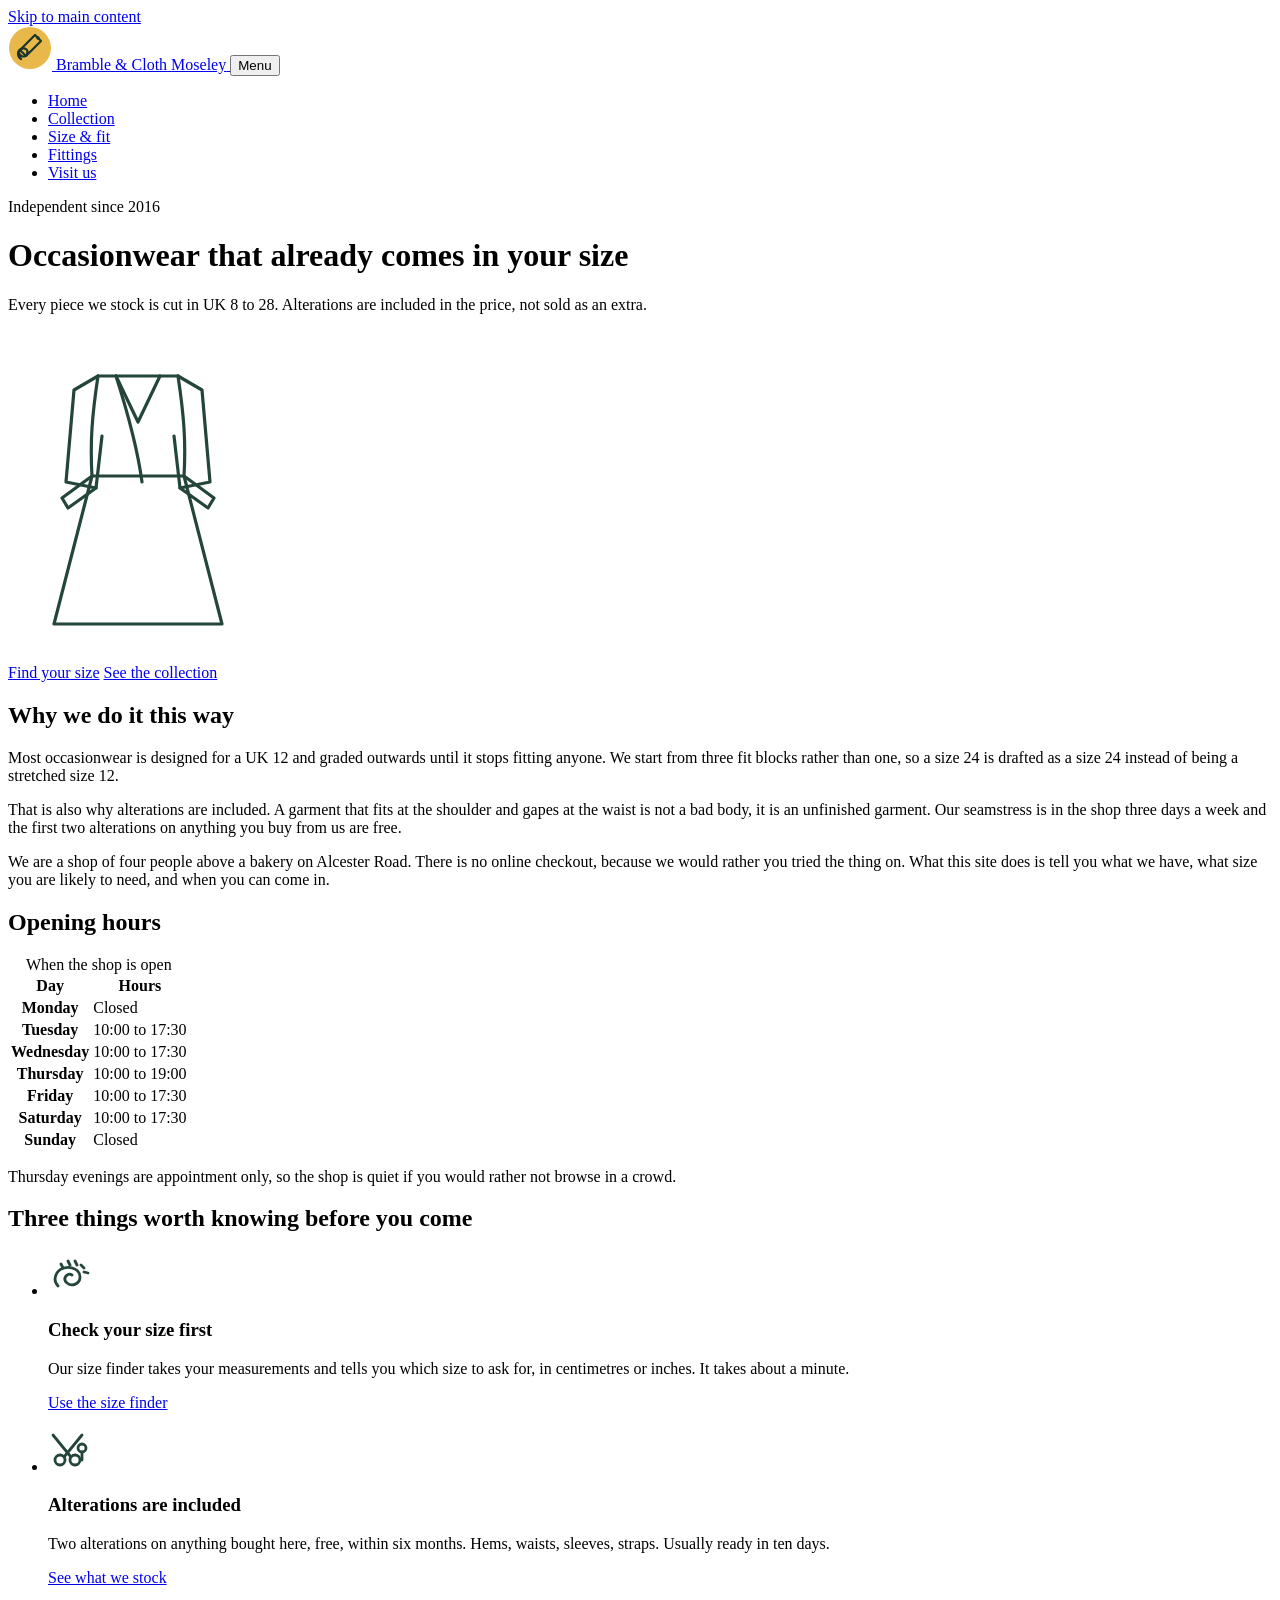
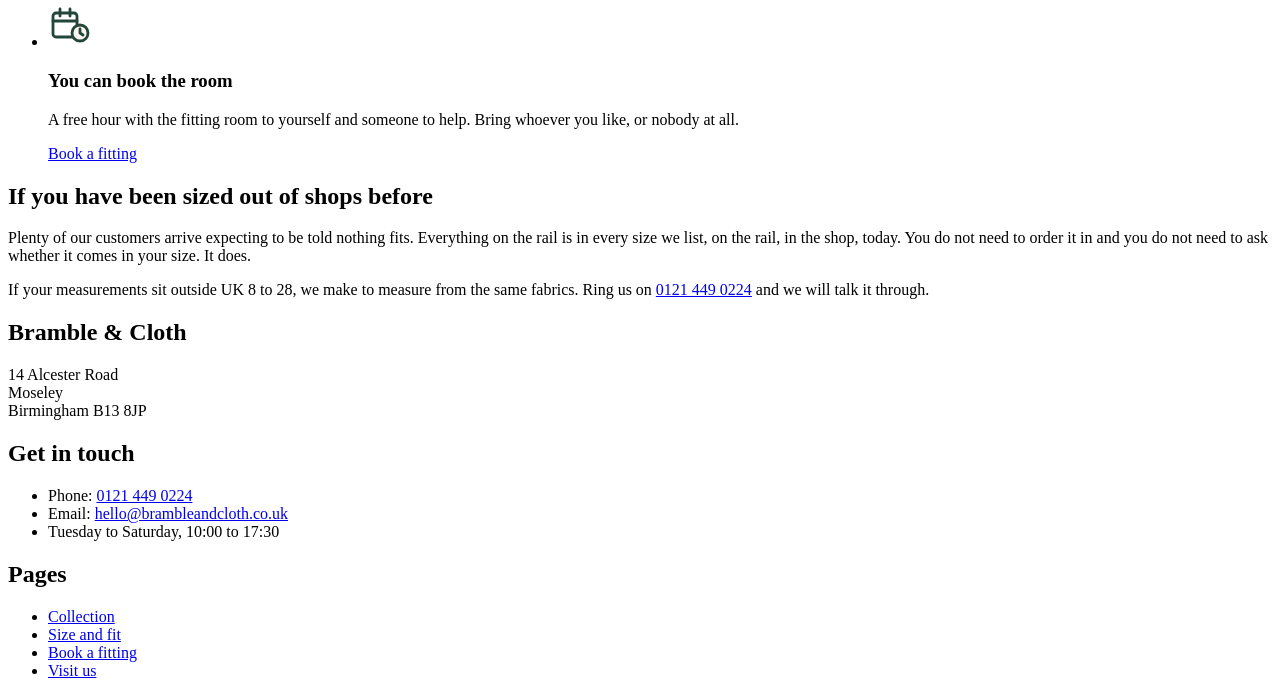
==== index.html @ 306de8fa "Add files via upload" ====
<!DOCTYPE html>
<html lang="en-GB">
<head>
<meta charset="utf-8">
<meta name="viewport" content="width=device-width, initial-scale=1">
<title>Bramble &amp; Cloth | Occasionwear in UK sizes 8 to 28, Moseley</title>
<meta name="description" content="An independent occasionwear boutique in Moseley, Birmingham. Every piece stocked in UK 8 to 28, with alterations included in the price.">
<link rel="stylesheet" href="style.css">
<link rel="icon" href="images/logo.svg" type="image/svg+xml">
<noscript>
  <style>
    .main-nav { display: block; }
    .nav-toggle { display: none; }
  </style>
</noscript>
<script src="main.js" defer></script>
</head>
<body>

<a class="skip-link" href="#main">Skip to main content</a>

<header class="site-header">
  <div class="wrap header-inner">
    <a class="brand" href="index.html">
      <img src="images/logo.svg" alt="" width="44" height="44">
      <span>
        <span class="brand-name">Bramble &amp; Cloth</span>
        <span class="brand-sub">Moseley</span>
      </span>
    </a>

    <button class="nav-toggle" id="navToggle" type="button" aria-expanded="false" aria-controls="mainNav">
      <span class="nav-toggle-bars" aria-hidden="true"><span></span><span></span><span></span></span>
      Menu
    </button>

    <nav class="main-nav nav-closed" id="mainNav" aria-label="Main">
      <ul>
        <li><a href="index.html" aria-current="page">Home</a></li>
        <li><a href="collection.html">Collection</a></li>
        <li><a href="size-guide.html">Size &amp; fit</a></li>
        <li><a href="fittings.html">Fittings</a></li>
        <li><a href="visit.html">Visit us</a></li>
      </ul>
    </nav>
  </div>
</header>

<main id="main">

  <div class="hero">
    <div class="wrap">
      <span class="eyebrow">Independent since 2016</span>
      <h1>Occasionwear that already comes in your size</h1>
      <p class="lead">Every piece we stock is cut in UK 8 to 28. Alterations are included in the price, not sold as an extra.</p>
      <img class="hero-art" src="images/garment-dress.svg" width="260" height="330"
           alt="Line drawing of the Ridley wrap dress, a knee length wrap dress with a tie waist and three quarter sleeves.">
      <div class="btn-row">
        <a class="btn" href="size-guide.html">Find your size</a>
        <a class="btn btn-secondary" href="collection.html">See the collection</a>
      </div>
    </div>
  </div>

  <div class="wrap page-body">

    <div class="two-col">
      <section>
        <h2>Why we do it this way</h2>
        <p>Most occasionwear is designed for a UK 12 and graded outwards until it stops fitting anyone. We start from three fit blocks rather than one, so a size 24 is drafted as a size 24 instead of being a stretched size 12.</p>
        <p>That is also why alterations are included. A garment that fits at the shoulder and gapes at the waist is not a bad body, it is an unfinished garment. Our seamstress is in the shop three days a week and the first two alterations on anything you buy from us are free.</p>
        <p>We are a shop of four people above a bakery on Alcester Road. There is no online checkout, because we would rather you tried the thing on. What this site does is tell you what we have, what size you are likely to need, and when you can come in.</p>
      </section>

      <section>
        <h2>Opening hours</h2>
        <div class="table-scroll" role="region" tabindex="0" aria-label="Opening hours">
          <table>
            <caption>When the shop is open</caption>
            <thead>
              <tr>
                <th scope="col">Day</th>
                <th scope="col">Hours</th>
              </tr>
            </thead>
            <tbody>
              <tr><th scope="row">Monday</th><td>Closed</td></tr>
              <tr><th scope="row">Tuesday</th><td>10:00 to 17:30</td></tr>
              <tr><th scope="row">Wednesday</th><td>10:00 to 17:30</td></tr>
              <tr><th scope="row">Thursday</th><td>10:00 to 19:00</td></tr>
              <tr><th scope="row">Friday</th><td>10:00 to 17:30</td></tr>
              <tr><th scope="row">Saturday</th><td>10:00 to 17:30</td></tr>
              <tr><th scope="row">Sunday</th><td>Closed</td></tr>
            </tbody>
          </table>
        </div>
        <p>Thursday evenings are appointment only, so the shop is quiet if you would rather not browse in a crowd.</p>
      </section>
    </div>

    <h2>Three things worth knowing before you come</h2>
    <ul class="card-grid card-grid-3">
      <li class="card">
        <img class="card-icon" src="images/icon-measure.svg" width="44" height="44"
             alt="A tape measure curled into a loop.">
        <h3>Check your size first</h3>
        <p>Our size finder takes your measurements and tells you which size to ask for, in centimetres or inches. It takes about a minute.</p>
        <p><a href="size-guide.html">Use the size finder</a></p>
      </li>
      <li class="card">
        <img class="card-icon" src="images/icon-alterations.svg" width="44" height="44"
             alt="A pair of dressmaking scissors beside a reel of thread.">
        <h3>Alterations are included</h3>
        <p>Two alterations on anything bought here, free, within six months. Hems, waists, sleeves, straps. Usually ready in ten days.</p>
        <p><a href="collection.html">See what we stock</a></p>
      </li>
      <li class="card">
        <img class="card-icon" src="images/icon-appointment.svg" width="44" height="44"
             alt="A calendar page with a clock beside it.">
        <h3>You can book the room</h3>
        <p>A free hour with the fitting room to yourself and someone to help. Bring whoever you like, or nobody at all.</p>
        <p><a href="fittings.html">Book a fitting</a></p>
      </li>
    </ul>

    <div class="panel">
      <h2>If you have been sized out of shops before</h2>
      <p>Plenty of our customers arrive expecting to be told nothing fits. Everything on the rail is in every size we list, on the rail, in the shop, today. You do not need to order it in and you do not need to ask whether it comes in your size. It does.</p>
      <p>If your measurements sit outside UK 8 to 28, we make to measure from the same fabrics. Ring us on <a href="tel:+441214490224">0121 449 0224</a> and we will talk it through.</p>
    </div>

  </div>
</main>

<footer class="site-footer">
  <div class="wrap">
    <div class="footer-cols">
      <div>
        <h2>Bramble &amp; Cloth</h2>
        <p>14 Alcester Road<br>
           Moseley<br>
           Birmingham B13 8JP</p>
      </div>
      <div>
        <h2>Get in touch</h2>
        <ul>
          <li>Phone: <a href="tel:+441214490224">0121 449 0224</a></li>
          <li>Email: <a href="mailto:hello@brambleandcloth.co.uk">hello@brambleandcloth.co.uk</a></li>
          <li>Tuesday to Saturday, 10:00 to 17:30</li>
        </ul>
      </div>
      <div>
        <h2>Pages</h2>
        <ul>
          <li><a href="collection.html">Collection</a></li>
          <li><a href="size-guide.html">Size and fit</a></li>
          <li><a href="fittings.html">Book a fitting</a></li>
          <li><a href="visit.html">Visit us</a></li>
        </ul>
      </div>
    </div>
  </div>
</footer>

</body>
</html>
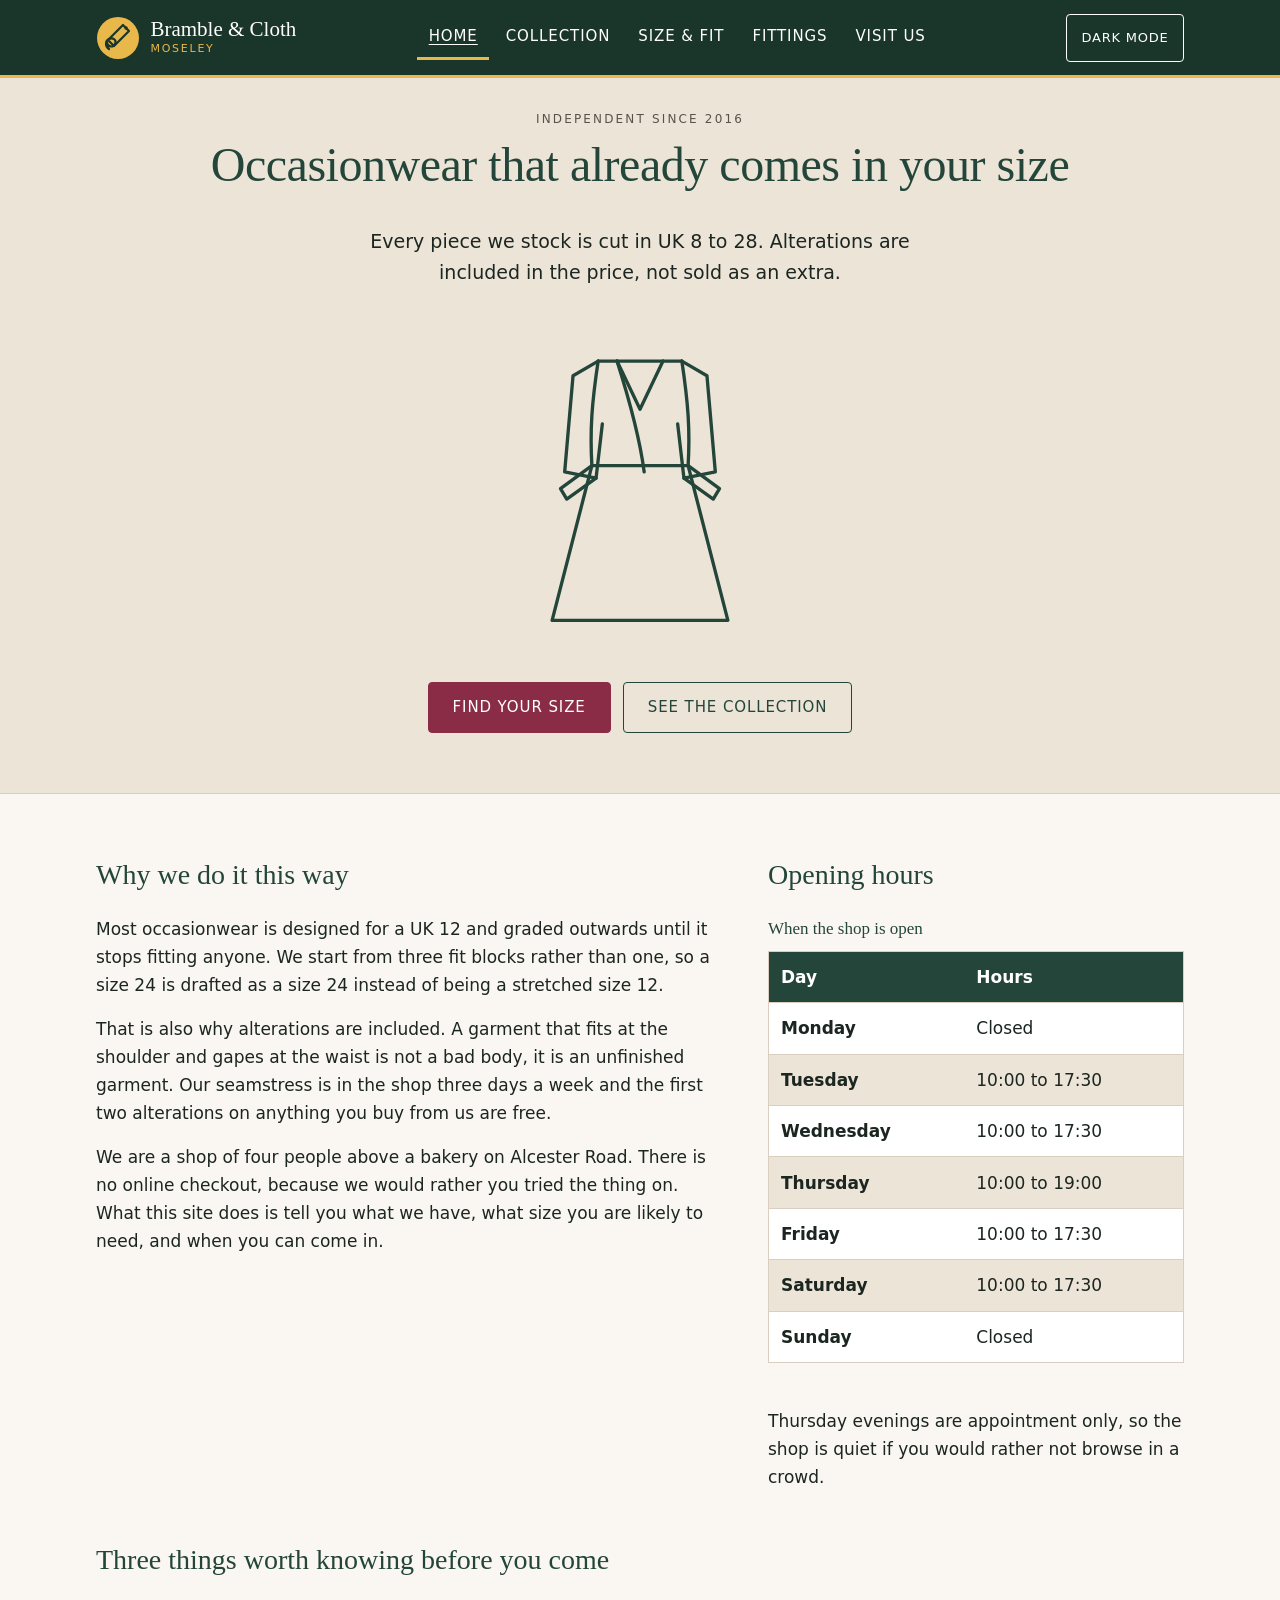
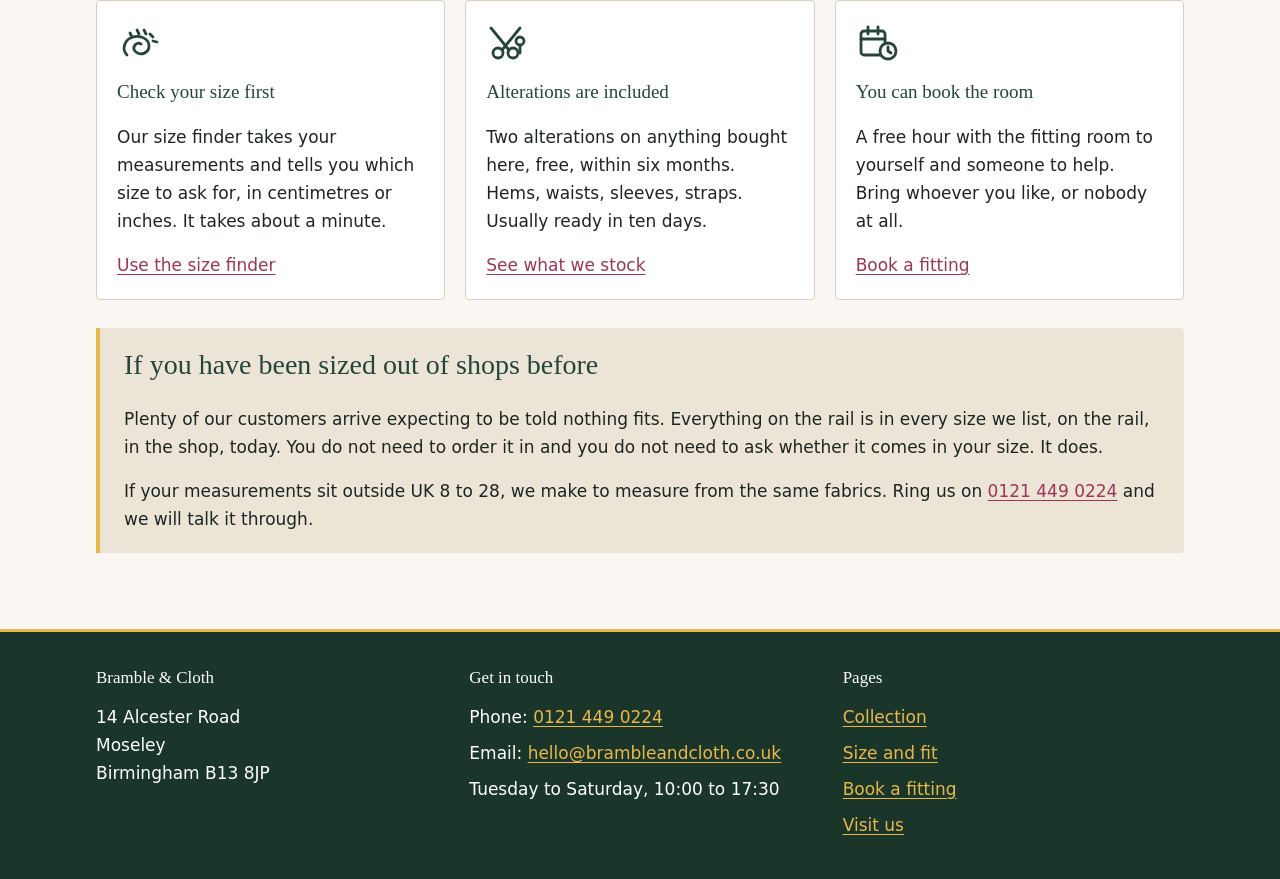
==== commit 94d5053e: "Update index.html" ====
--- a/index.html
+++ b/index.html
@@ -5,7 +5,7 @@
 <meta name="viewport" content="width=device-width, initial-scale=1">
 <title>Bramble &amp; Cloth | Occasionwear in UK sizes 8 to 28, Moseley</title>
 <meta name="description" content="An independent occasionwear boutique in Moseley, Birmingham. Every piece stocked in UK 8 to 28, with alterations included in the price.">
-<link rel="stylesheet" href="style.css">
+<link rel="stylesheet" href="css/style.css">
 <link rel="icon" href="images/logo.svg" type="image/svg+xml">
 <noscript>
   <style>
@@ -13,7 +13,7 @@
     .nav-toggle { display: none; }
   </style>
 </noscript>
-<script src="main.js" defer></script>
+<script src="js/main.js" defer></script>
 </head>
 <body>
 
--- a/css/style.css
+++ b/css/style.css
@@ -0,0 +1,951 @@
+:root {
+  --ink: #1c2621;
+  --muted: #5a5249;
+  --forest: #24463a;
+  --forest-dark: #1a3529;
+  --rose: #9e3552;
+  --rose-dark: #8a2c46;
+  --bone: #faf6f1;
+  --sand: #ede4d8;
+  --brass: #e9b84a;
+  --ok: #1e6b4c;
+  --error: #a32720;
+  --white: #ffffff;
+  --line: #d9cec0;
+
+  --radius: 4px;
+  --space: 1rem;
+  --wrap: 70rem;
+
+  --font-body: system-ui, -apple-system, "Segoe UI", Roboto, Arial, sans-serif;
+  --font-display: Georgia, "Times New Roman", "Nimbus Roman", serif;
+}
+
+* {
+  box-sizing: border-box;
+}
+
+[hidden] {
+  display: none !important;
+}
+
+body {
+  margin: 0;
+  background-color: var(--bone);
+  color: var(--ink);
+  font-family: var(--font-body);
+  font-size: 1.0625rem;
+  line-height: 1.65;
+}
+
+h1,
+h2,
+h3 {
+  font-family: var(--font-display);
+  font-weight: 400;
+  color: var(--forest);
+  line-height: 1.2;
+  margin-top: 0;
+}
+
+h1 {
+  font-size: 2rem;
+  letter-spacing: -0.01em;
+}
+
+h2 {
+  font-size: 1.5rem;
+  margin-top: 2.25rem;
+}
+
+h3 {
+  font-size: 1.1875rem;
+  margin-top: 1.5rem;
+}
+
+p,
+ul,
+ol,
+dl,
+table {
+  margin-top: 0;
+  margin-bottom: 1rem;
+}
+
+a {
+  color: var(--rose);
+  text-decoration: underline;
+  text-underline-offset: 3px;
+}
+
+a:hover {
+  color: var(--rose-dark);
+}
+
+a:focus-visible,
+button:focus-visible,
+input:focus-visible,
+select:focus-visible,
+textarea:focus-visible,
+[tabindex]:focus-visible {
+  outline: 3px solid var(--rose-dark);
+  outline-offset: 3px;
+}
+
+.site-header a:focus-visible,
+.site-footer a:focus-visible,
+.nav-toggle:focus-visible,
+.theme-toggle:focus-visible {
+  outline-color: var(--brass);
+}
+
+img,
+svg {
+  max-width: 100%;
+  height: auto;
+}
+
+.wrap {
+  width: 100%;
+  max-width: var(--wrap);
+  margin: 0 auto;
+  padding: 0 var(--space);
+}
+
+.visually-hidden {
+  position: absolute;
+  width: 1px;
+  height: 1px;
+  margin: -1px;
+  padding: 0;
+  overflow: hidden;
+  clip: rect(0 0 0 0);
+  white-space: nowrap;
+  border: 0;
+}
+
+.skip-link {
+  position: absolute;
+  left: -9999px;
+  top: 0;
+  z-index: 30;
+  background-color: var(--brass);
+  color: var(--ink);
+  font-weight: 700;
+  padding: 0.75rem 1rem;
+}
+
+.skip-link:focus {
+  left: 0;
+}
+
+.site-header {
+  background-color: var(--forest-dark);
+  color: var(--white);
+  border-bottom: 3px solid var(--brass);
+}
+
+.header-inner {
+  display: flex;
+  flex-wrap: wrap;
+  align-items: center;
+  justify-content: space-between;
+  gap: 0.75rem;
+  padding-top: 0.85rem;
+  padding-bottom: 0.85rem;
+}
+
+.brand {
+  display: flex;
+  align-items: center;
+  gap: 0.65rem;
+  color: var(--white);
+  text-decoration: none;
+}
+
+.brand-name {
+  display: block;
+  font-family: var(--font-display);
+  font-size: 1.3125rem;
+  line-height: 1.05;
+}
+
+.brand-sub {
+  display: block;
+  font-size: 0.6875rem;
+  letter-spacing: 0.16em;
+  text-transform: uppercase;
+  color: var(--brass);
+}
+
+.nav-toggle {
+  display: flex;
+  align-items: center;
+  gap: 0.5rem;
+  min-height: 48px;
+  padding: 0.5rem 0.9rem;
+  background-color: transparent;
+  color: var(--white);
+  border: 1px solid var(--white);
+  border-radius: var(--radius);
+  font: inherit;
+  letter-spacing: 0.08em;
+  text-transform: uppercase;
+  font-size: 0.8125rem;
+  cursor: pointer;
+}
+
+.nav-toggle-bars {
+  display: block;
+  width: 20px;
+}
+
+.nav-toggle-bars span {
+  display: block;
+  height: 2px;
+  margin: 4px 0;
+  background-color: var(--white);
+}
+
+.main-nav {
+  flex-basis: 100%;
+}
+
+.main-nav ul {
+  list-style: none;
+  margin: 0;
+  padding: 0;
+}
+
+.main-nav a {
+  display: block;
+  padding: 0.85rem 0.25rem;
+  color: var(--white);
+  text-decoration: none;
+  border-bottom: 1px solid #33564a;
+  letter-spacing: 0.06em;
+  font-size: 0.9375rem;
+  text-transform: uppercase;
+}
+
+.main-nav a:hover {
+  text-decoration: underline;
+}
+
+.main-nav a[aria-current="page"] {
+  border-left: 4px solid var(--brass);
+  padding-left: 0.6rem;
+  text-decoration: underline;
+}
+
+.nav-closed {
+  display: none;
+}
+
+.theme-toggle {
+  display: flex;
+  align-items: center;
+  justify-content: center;
+  min-height: 48px;
+  padding: 0.5rem 0.9rem;
+  background-color: transparent;
+  color: var(--white);
+  border: 1px solid var(--white);
+  border-radius: var(--radius);
+  font: inherit;
+  font-size: 0.8125rem;
+  letter-spacing: 0.06em;
+  text-transform: uppercase;
+  cursor: pointer;
+}
+
+.theme-toggle:hover {
+  background-color: var(--white);
+  color: var(--forest-dark);
+}
+
+main {
+  padding: 0 0 3rem;
+}
+
+.hero {
+  background-color: var(--sand);
+  border-bottom: 1px solid var(--line);
+  padding: 2rem 0 2.25rem;
+  text-align: center;
+}
+
+.hero h1 {
+  font-size: 2.25rem;
+}
+
+.hero .lead {
+  font-size: 1.1875rem;
+  max-width: 34rem;
+  margin-left: auto;
+  margin-right: auto;
+}
+
+.hero-art {
+  display: block;
+  width: 100%;
+  max-width: 17rem;
+  margin: 1.5rem auto 0;
+}
+
+.page-banner {
+  background-color: var(--sand);
+  border-bottom: 1px solid var(--line);
+  padding: 1.75rem 0;
+}
+
+.page-banner .lead {
+  font-size: 1.125rem;
+  margin-bottom: 0;
+  max-width: 40rem;
+}
+
+.page-body {
+  padding-top: 1.75rem;
+}
+
+.eyebrow {
+  display: block;
+  font-size: 0.75rem;
+  letter-spacing: 0.18em;
+  text-transform: uppercase;
+  color: var(--muted);
+  margin-bottom: 0.4rem;
+}
+
+.btn {
+  display: inline-block;
+  min-height: 48px;
+  padding: 0.75rem 1.5rem;
+  background-color: var(--rose-dark);
+  color: var(--white);
+  border: 1px solid var(--rose-dark);
+  border-radius: var(--radius);
+  font: inherit;
+  font-size: 0.9375rem;
+  letter-spacing: 0.06em;
+  text-transform: uppercase;
+  text-align: center;
+  text-decoration: none;
+  cursor: pointer;
+}
+
+.btn:hover {
+  background-color: var(--forest);
+  border-color: var(--forest);
+  color: var(--white);
+}
+
+.btn-secondary {
+  background-color: transparent;
+  color: var(--forest);
+  border-color: var(--forest);
+}
+
+.btn-secondary:hover {
+  background-color: var(--forest);
+  color: var(--white);
+}
+
+.btn-row {
+  display: flex;
+  flex-direction: column;
+  gap: 0.75rem;
+  margin: 1.5rem 0;
+}
+
+.product-grid {
+  list-style: none;
+  display: grid;
+  grid-template-columns: 1fr;
+  gap: 2rem;
+  padding: 0;
+  margin: 0 0 2rem;
+}
+
+.product {
+  border-top: 2px solid var(--forest);
+  padding-top: 1rem;
+}
+
+.product-art {
+  display: block;
+  width: 100%;
+  max-width: 13rem;
+  margin: 0 auto 0.75rem;
+  background-color: var(--sand);
+  border-radius: var(--radius);
+  padding: 0.75rem;
+}
+
+.product h3 {
+  margin: 0 0 0.15rem;
+}
+
+.price {
+  display: block;
+  font-size: 1.125rem;
+  color: var(--rose);
+  font-weight: 700;
+  margin-bottom: 0.5rem;
+}
+
+.product p {
+  margin-bottom: 0.5rem;
+}
+
+.product dl {
+  margin: 0.75rem 0 0;
+  font-size: 0.9375rem;
+}
+
+.product dt {
+  font-weight: 700;
+  color: var(--forest);
+}
+
+.product dd {
+  margin: 0 0 0.4rem;
+}
+
+.stock-in {
+  color: var(--ok);
+  font-weight: 700;
+}
+
+.panel {
+  background-color: var(--sand);
+  border-left: 4px solid var(--brass);
+  border-radius: 0 var(--radius) var(--radius) 0;
+  padding: 1.25rem 1.5rem;
+  margin-bottom: 1.75rem;
+}
+
+.panel :last-child {
+  margin-bottom: 0;
+}
+
+.panel h2,
+.panel h3 {
+  margin-top: 0;
+}
+
+.card-grid {
+  list-style: none;
+  display: grid;
+  grid-template-columns: 1fr;
+  gap: 1.25rem;
+  padding: 0;
+  margin: 0 0 1.75rem;
+}
+
+.card {
+  background-color: var(--white);
+  border: 1px solid var(--line);
+  border-radius: var(--radius);
+  padding: 1.25rem;
+}
+
+.card h3 {
+  margin-top: 0.5rem;
+}
+
+.card p:last-child {
+  margin-bottom: 0;
+}
+
+.card-icon {
+  width: 44px;
+  height: 44px;
+}
+
+.steps {
+  counter-reset: step;
+  list-style: none;
+  padding: 0;
+}
+
+.steps li {
+  position: relative;
+  padding-left: 3rem;
+  margin-bottom: 1.25rem;
+}
+
+.steps li::before {
+  counter-increment: step;
+  content: counter(step);
+  position: absolute;
+  left: 0;
+  top: 0.1rem;
+  width: 2.125rem;
+  height: 2.125rem;
+  background-color: var(--forest);
+  color: var(--white);
+  border-radius: 50%;
+  font-family: var(--font-display);
+  text-align: center;
+  line-height: 2.125rem;
+}
+
+.plain-list {
+  list-style: none;
+  padding: 0;
+}
+
+.plain-list li {
+  padding-left: 1.6rem;
+  margin-bottom: 0.5rem;
+  background-image: url("data:image/svg+xml,%3Csvg xmlns='http://www.w3.org/2000/svg' viewBox='0 0 20 20'%3E%3Cpath d='M2 11l5 5 11-13' fill='none' stroke='%231e6b4c' stroke-width='3' stroke-linecap='round' stroke-linejoin='round'/%3E%3C/svg%3E");
+  background-repeat: no-repeat;
+  background-position: 0 0.4em;
+  background-size: 1.05rem 1.05rem;
+}
+
+.table-scroll {
+  overflow-x: auto;
+  margin-bottom: 1.75rem;
+}
+
+.table-scroll:focus-visible {
+  outline: 3px solid var(--rose-dark);
+  outline-offset: 3px;
+}
+
+table {
+  width: 100%;
+  border-collapse: collapse;
+  background-color: var(--white);
+  border: 1px solid var(--line);
+}
+
+caption {
+  caption-side: top;
+  text-align: left;
+  font-family: var(--font-display);
+  font-size: 1.0625rem;
+  color: var(--forest);
+  padding-bottom: 0.5rem;
+}
+
+th,
+td {
+  padding: 0.7rem 0.75rem;
+  text-align: left;
+  border-bottom: 1px solid var(--line);
+  vertical-align: top;
+}
+
+thead th {
+  background-color: var(--forest);
+  color: var(--white);
+  font-weight: 700;
+  white-space: nowrap;
+}
+
+tbody tr:nth-child(even) {
+  background-color: var(--sand);
+}
+
+tbody tr.row-match {
+  background-color: #fff5da;
+  box-shadow: inset 4px 0 0 var(--brass);
+}
+
+.detail-list dt {
+  font-weight: 700;
+  color: var(--forest);
+  margin-top: 0.75rem;
+}
+
+.detail-list dd {
+  margin: 0;
+}
+
+.finder {
+  background-color: var(--white);
+  border: 1px solid var(--line);
+  border-top: 4px solid var(--forest);
+  border-radius: var(--radius);
+  padding: 1.5rem;
+  margin-bottom: 2rem;
+}
+
+.finder h2 {
+  margin-top: 0;
+}
+
+.unit-choice {
+  border: 1px solid var(--line);
+  border-radius: var(--radius);
+  padding: 0.9rem 1rem;
+  margin: 0 0 1.25rem;
+}
+
+.unit-choice legend {
+  font-weight: 700;
+  padding: 0 0.4rem;
+}
+
+.radio-row {
+  display: flex;
+  gap: 1.5rem;
+  flex-wrap: wrap;
+}
+
+.radio-row label {
+  display: flex;
+  align-items: center;
+  gap: 0.5rem;
+  min-height: 44px;
+  font-weight: 400;
+}
+
+.radio-row input {
+  width: 24px;
+  height: 24px;
+}
+
+.measure-fields {
+  display: grid;
+  grid-template-columns: 1fr;
+  gap: 1rem;
+  margin-bottom: 1.25rem;
+}
+
+.result-box {
+  border: 2px solid var(--forest);
+  border-radius: var(--radius);
+  background-color: var(--sand);
+  padding: 1.25rem;
+  margin-top: 1.5rem;
+}
+
+.result-size {
+  font-family: var(--font-display);
+  font-size: 1.625rem;
+  color: var(--forest);
+  margin: 0 0 0.4rem;
+}
+
+.result-box ul {
+  margin: 0.75rem 0 0;
+  padding-left: 1.25rem;
+}
+
+.result-box p:last-child {
+  margin-bottom: 0;
+}
+
+.form-field {
+  margin-bottom: 1.25rem;
+}
+
+.form-field label,
+.field-group legend {
+  display: block;
+  font-weight: 700;
+  margin-bottom: 0.35rem;
+}
+
+.hint {
+  display: block;
+  color: var(--muted);
+  font-size: 0.9375rem;
+  margin-bottom: 0.35rem;
+}
+
+input[type="text"],
+input[type="email"],
+input[type="tel"],
+input[type="date"],
+input[type="number"],
+select,
+textarea {
+  width: 100%;
+  min-height: 48px;
+  padding: 0.6rem 0.7rem;
+  font: inherit;
+  color: var(--ink);
+  background-color: var(--white);
+  border: 1px solid var(--muted);
+  border-radius: var(--radius);
+}
+
+textarea {
+  min-height: 7.5rem;
+}
+
+[aria-invalid="true"] {
+  border-color: var(--error);
+  border-width: 3px;
+}
+
+.field-error {
+  display: block;
+  color: var(--error);
+  font-weight: 700;
+  margin-top: 0.35rem;
+}
+
+.field-group {
+  border: 1px solid var(--line);
+  border-radius: var(--radius);
+  padding: 1rem;
+  margin: 0 0 1.25rem;
+}
+
+.checkbox-row {
+  display: flex;
+  align-items: flex-start;
+  gap: 0.65rem;
+}
+
+.checkbox-row input {
+  width: 24px;
+  height: 24px;
+  margin: 0.25rem 0 0;
+  flex-shrink: 0;
+}
+
+.checkbox-row label {
+  font-weight: 400;
+  margin: 0;
+}
+
+.form-summary {
+  border: 3px solid var(--error);
+  border-radius: var(--radius);
+  background-color: #fdf2f1;
+  padding: 1.1rem 1.25rem;
+  margin-bottom: 1.75rem;
+}
+
+.form-summary h2 {
+  margin: 0 0 0.5rem;
+  font-size: 1.125rem;
+  color: var(--error);
+}
+
+.form-summary ul {
+  margin: 0;
+  padding-left: 1.25rem;
+}
+
+.form-summary a {
+  color: var(--error);
+}
+
+.form-success {
+  border: 3px solid var(--ok);
+  border-radius: var(--radius);
+  background-color: #eef6f2;
+  padding: 1.1rem 1.25rem;
+  margin-bottom: 1.75rem;
+}
+
+.form-success h2 {
+  margin: 0 0 0.5rem;
+  font-size: 1.125rem;
+  color: var(--ok);
+}
+
+.form-success p:last-child {
+  margin-bottom: 0;
+}
+
+.site-footer {
+  background-color: var(--forest-dark);
+  color: var(--white);
+  border-top: 3px solid var(--brass);
+  padding: 2.25rem 0 1.5rem;
+}
+
+.site-footer h2 {
+  color: var(--white);
+  font-size: 1.0625rem;
+  margin-top: 0;
+}
+
+.site-footer a {
+  color: var(--brass);
+}
+
+.site-footer ul {
+  list-style: none;
+  padding: 0;
+}
+
+.site-footer li {
+  margin-bottom: 0.5rem;
+}
+
+.footer-note {
+  border-top: 1px solid #33564a;
+  margin-top: 1.5rem;
+  padding-top: 1rem;
+  font-size: 0.9375rem;
+}
+
+@media (min-width: 48em) {
+  h1 {
+    font-size: 2.5rem;
+  }
+
+  h2 {
+    font-size: 1.75rem;
+  }
+
+  .hero h1 {
+    font-size: 3rem;
+  }
+
+  .nav-toggle {
+    display: none;
+  }
+
+  .main-nav,
+  .main-nav.nav-closed {
+    display: block;
+    flex-basis: auto;
+  }
+
+  .main-nav ul {
+    display: flex;
+    gap: 0.35rem;
+  }
+
+  .main-nav a {
+    border-bottom: none;
+    padding: 0.55rem 0.7rem;
+  }
+
+  .main-nav a[aria-current="page"] {
+    border-left: none;
+    padding-left: 0.7rem;
+    border-bottom: 3px solid var(--brass);
+  }
+
+  .product-grid {
+    grid-template-columns: repeat(2, 1fr);
+  }
+
+  .card-grid {
+    grid-template-columns: repeat(2, 1fr);
+  }
+
+  .btn-row {
+    flex-direction: row;
+    flex-wrap: wrap;
+    justify-content: center;
+  }
+
+  .measure-fields {
+    grid-template-columns: repeat(3, 1fr);
+  }
+
+  .two-col {
+    display: grid;
+    grid-template-columns: 3fr 2fr;
+    gap: 3rem;
+  }
+
+  .footer-cols {
+    display: grid;
+    grid-template-columns: repeat(3, 1fr);
+    gap: 2rem;
+  }
+
+  .theme-toggle {
+    margin-left: 0.5rem;
+  }
+}
+
+@media (min-width: 64em) {
+  .product-grid {
+    grid-template-columns: repeat(3, 1fr);
+  }
+
+  .card-grid-3 {
+    grid-template-columns: repeat(3, 1fr);
+  }
+}
+
+@media (prefers-reduced-motion: reduce) {
+  * {
+    transition: none !important;
+    animation: none !important;
+    scroll-behavior: auto !important;
+  }
+}
+
+[data-theme="dark"] {
+  --ink: #f4f1ec;
+  --muted: #d1c8bc;
+  --forest: #a8c7b7;
+  --forest-dark: #101f18;
+  --rose: #f08aa5;
+  --rose-dark: #f5a0b7;
+  --bone: #171b19;
+  --sand: #282d2a;
+  --brass: #f2c65c;
+  --ok: #72c99d;
+  --error: #ff8f87;
+  --white: #f8f7f4;
+  --line: #59605b;
+}
+
+[data-theme="dark"] .card,
+[data-theme="dark"] .finder,
+[data-theme="dark"] table,
+[data-theme="dark"] input[type="text"],
+[data-theme="dark"] input[type="email"],
+[data-theme="dark"] input[type="tel"],
+[data-theme="dark"] input[type="date"],
+[data-theme="dark"] input[type="number"],
+[data-theme="dark"] select,
+[data-theme="dark"] textarea {
+  background-color: #202522;
+  color: var(--ink);
+}
+
+[data-theme="dark"] .hero,
+[data-theme="dark"] .page-banner,
+[data-theme="dark"] .panel,
+[data-theme="dark"] .result-box {
+  background-color: var(--sand);
+}
+
+[data-theme="dark"] tbody tr:nth-child(even) {
+  background-color: #303531;
+}
+
+[data-theme="dark"] tbody tr.row-match {
+  background-color: #45402d;
+}
+
+[data-theme="dark"] .form-summary {
+  background-color: #351f1d;
+}
+
+[data-theme="dark"] .form-success {
+  background-color: #1d3429;
+}
+
+[data-theme="dark"] .plain-list li {
+  background-image: url("data:image/svg+xml,%3Csvg xmlns='http://www.w3.org/2000/svg' viewBox='0 0 20 20'%3E%3Cpath d='M2 11l5 5 11-13' fill='none' stroke='%2372c99d' stroke-width='3' stroke-linecap='round' stroke-linejoin='round'/%3E%3C/svg%3E");
+}
+
+[data-theme="dark"] .theme-toggle {
+  color: var(--white);
+  border-color: var(--white);
+}
+
+[data-theme="dark"] .theme-toggle:hover {
+  background-color: var(--white);
+  color: var(--forest-dark);
+}
